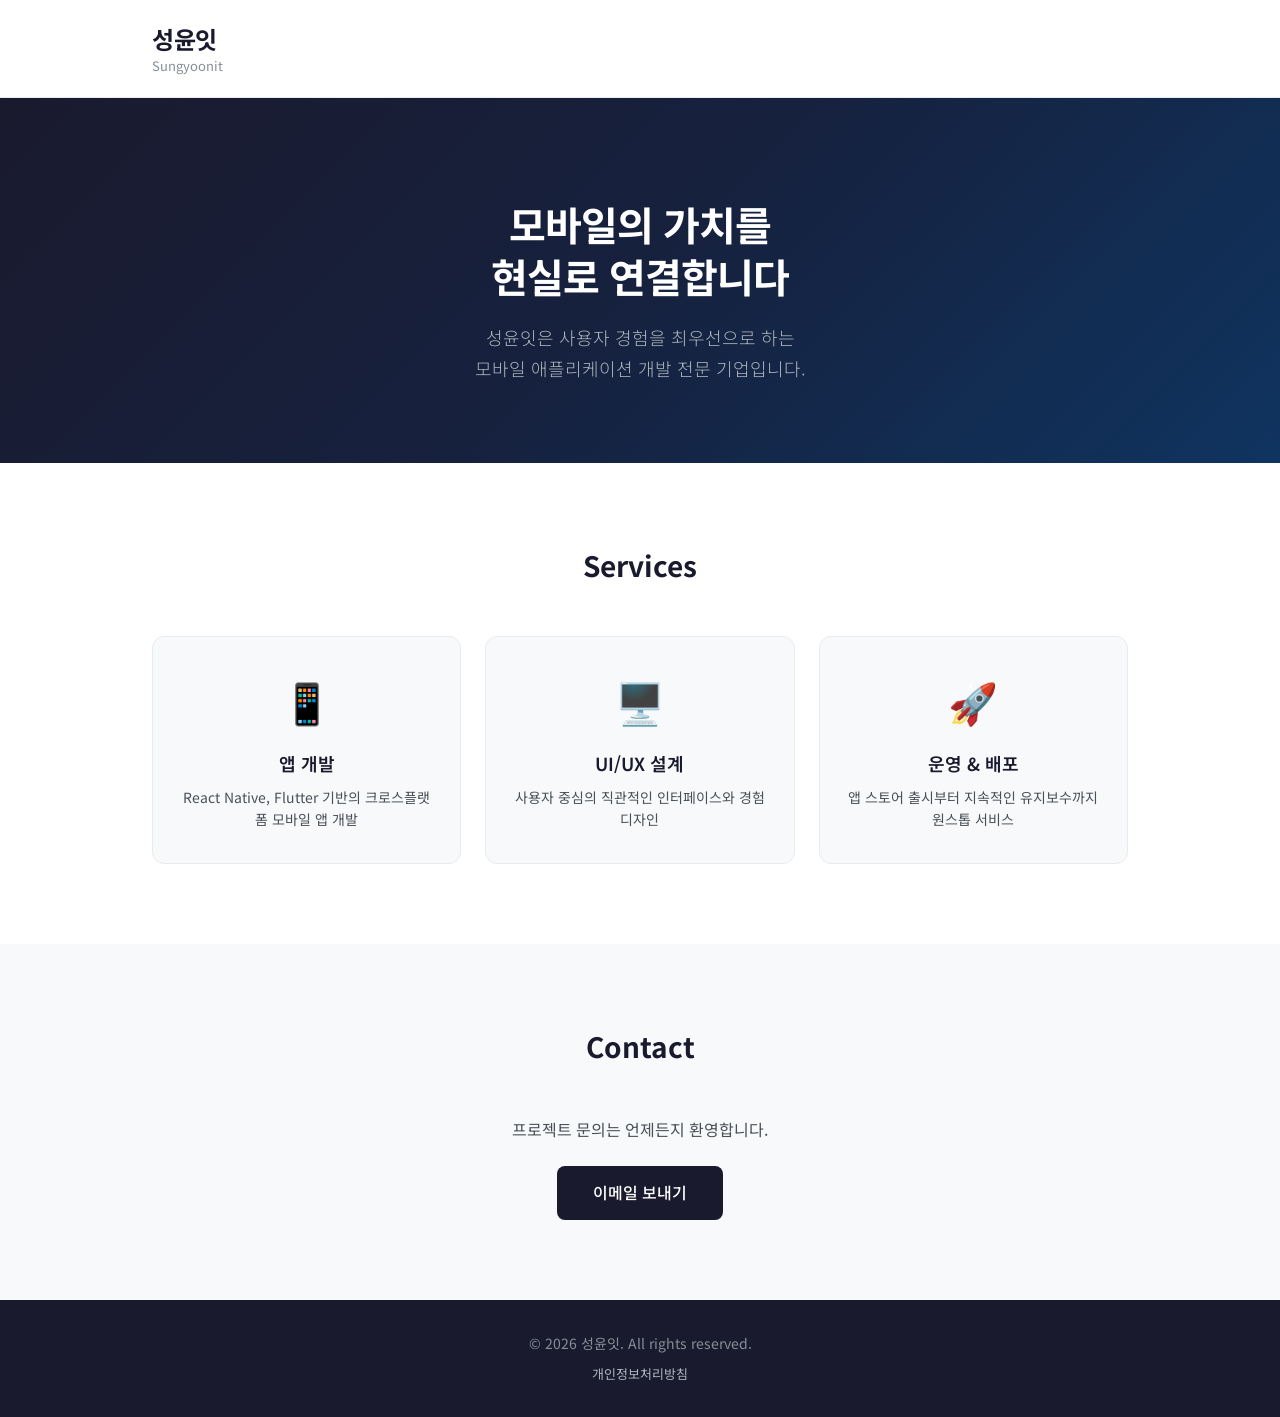
==== index.html @ a07d2cfa "Initial commit: company website with landing page and privacy policy" ====
<!DOCTYPE html>
<html lang="ko">
<head>
  <meta charset="UTF-8" />
  <meta name="viewport" content="width=device-width, initial-scale=1.0" />
  <title>성윤잇 | Sungyoonit</title>
  <meta name="description" content="모바일 앱 개발 전문 기업, 성윤잇입니다." />
  <link rel="stylesheet" href="css/style.css" />
  <link rel="preconnect" href="https://fonts.googleapis.com" />
  <link rel="preconnect" href="https://fonts.gstatic.com" crossorigin />
  <link href="https://fonts.googleapis.com/css2?family=Noto+Sans+KR:wght@300;400;500;700&family=Inter:wght@400;500;600;700&display=swap" rel="stylesheet" />
</head>
<body>
  <header class="header">
    <div class="container">
      <h1 class="logo">성윤잇</h1>
      <p class="logo-sub">Sungyoonit</p>
    </div>
  </header>

  <main>
    <section class="hero">
      <div class="container">
        <h2 class="hero-title">모바일의 가치를<br />현실로 연결합니다</h2>
        <p class="hero-desc">
          성윤잇은 사용자 경험을 최우선으로 하는<br />
          모바일 애플리케이션 개발 전문 기업입니다.
        </p>
      </div>
    </section>

    <section class="services">
      <div class="container">
        <h2 class="section-title">Services</h2>
        <div class="service-grid">
          <div class="service-card">
            <div class="service-icon">📱</div>
            <h3>앱 개발</h3>
            <p>React Native, Flutter 기반의 크로스플랫폼 모바일 앱 개발</p>
          </div>
          <div class="service-card">
            <div class="service-icon">🖥️</div>
            <h3>UI/UX 설계</h3>
            <p>사용자 중심의 직관적인 인터페이스와 경험 디자인</p>
          </div>
          <div class="service-card">
            <div class="service-icon">🚀</div>
            <h3>운영 & 배포</h3>
            <p>앱 스토어 출시부터 지속적인 유지보수까지 원스톱 서비스</p>
          </div>
        </div>
      </div>
    </section>

    <section class="contact">
      <div class="container">
        <h2 class="section-title">Contact</h2>
        <p class="contact-desc">프로젝트 문의는 언제든지 환영합니다.</p>
        <a href="mailto:contact@sungyoonit.com" class="contact-btn">이메일 보내기</a>
      </div>
    </section>
  </main>

  <footer class="footer">
    <div class="container">
      <p>&copy; 2026 성윤잇. All rights reserved.</p>
      <nav class="footer-nav">
        <a href="privacy.html">개인정보처리방침</a>
      </nav>
    </div>
  </footer>
</body>
</html>
---- css/style.css ----
* {
  margin: 0;
  padding: 0;
  box-sizing: border-box;
}

body {
  font-family: 'Noto Sans KR', 'Inter', -apple-system, sans-serif;
  color: #1a1a2e;
  background: #f8f9fa;
  line-height: 1.6;
}

.container {
  max-width: 1024px;
  margin: 0 auto;
  padding: 0 24px;
}

/* Header */
.header {
  background: #fff;
  border-bottom: 1px solid #e9ecef;
  padding: 20px 0;
}

.logo {
  font-size: 24px;
  font-weight: 700;
  color: #1a1a2e;
  letter-spacing: -0.5px;
}

.logo-sub {
  font-size: 13px;
  color: #868e96;
  font-weight: 400;
  margin-top: -2px;
}

/* Hero */
.hero {
  text-align: center;
  padding: 100px 0 80px;
  background: linear-gradient(135deg, #1a1a2e 0%, #16213e 50%, #0f3460 100%);
  color: #fff;
}

.hero-title {
  font-size: 40px;
  font-weight: 700;
  line-height: 1.3;
  margin-bottom: 20px;
  letter-spacing: -1px;
}

.hero-desc {
  font-size: 18px;
  color: #adb5bd;
  font-weight: 300;
  line-height: 1.7;
}

/* Section */
.section-title {
  font-size: 28px;
  font-weight: 700;
  text-align: center;
  margin-bottom: 48px;
  color: #1a1a2e;
}

/* Services */
.services {
  padding: 80px 0;
  background: #fff;
}

.service-grid {
  display: grid;
  grid-template-columns: repeat(3, 1fr);
  gap: 24px;
}

.service-card {
  background: #f8f9fa;
  border: 1px solid #e9ecef;
  border-radius: 12px;
  padding: 32px 24px;
  text-align: center;
  transition: transform 0.2s, box-shadow 0.2s;
}

.service-card:hover {
  transform: translateY(-4px);
  box-shadow: 0 8px 24px rgba(0,0,0,0.08);
}

.service-icon {
  font-size: 40px;
  margin-bottom: 16px;
}

.service-card h3 {
  font-size: 18px;
  font-weight: 600;
  margin-bottom: 8px;
  color: #1a1a2e;
}

.service-card p {
  font-size: 14px;
  color: #495057;
  line-height: 1.6;
}

/* Contact */
.contact {
  padding: 80px 0;
  background: #f8f9fa;
  text-align: center;
}

.contact-desc {
  font-size: 16px;
  color: #495057;
  margin-bottom: 24px;
}

.contact-btn {
  display: inline-block;
  padding: 14px 36px;
  background: #1a1a2e;
  color: #fff;
  border-radius: 8px;
  font-size: 16px;
  font-weight: 500;
  text-decoration: none;
  transition: background 0.2s;
}

.contact-btn:hover {
  background: #0f3460;
}

/* Footer */
.footer {
  background: #1a1a2e;
  color: #868e96;
  text-align: center;
  padding: 32px 0;
  font-size: 14px;
}

.footer-nav {
  margin-top: 8px;
}

.footer-nav a {
  color: #adb5bd;
  text-decoration: none;
  font-size: 13px;
}

.footer-nav a:hover {
  color: #fff;
}

/* Privacy Page */
.policy-page {
  background: #fff;
  padding: 60px 0 80px;
}

.policy-date {
  text-align: center;
  color: #868e96;
  font-size: 14px;
  margin-bottom: 48px;
}

.policy-section {
  margin-bottom: 40px;
}

.policy-section h3 {
  font-size: 18px;
  font-weight: 600;
  color: #1a1a2e;
  margin-bottom: 12px;
}

.policy-section p {
  font-size: 15px;
  color: #495057;
  margin-bottom: 8px;
}

.policy-section ul {
  padding-left: 20px;
}

.policy-section li {
  font-size: 15px;
  color: #495057;
  margin-bottom: 4px;
}

.policy-section a {
  color: #0f3460;
}

/* Responsive */
@media (max-width: 768px) {
  .hero {
    padding: 60px 0 48px;
  }

  .hero-title {
    font-size: 28px;
  }

  .hero-desc {
    font-size: 16px;
  }

  .service-grid {
    grid-template-columns: 1fr;
  }

  .services {
    padding: 48px 0;
  }

  .contact {
    padding: 48px 0;
  }

  .policy-page {
    padding: 40px 0 60px;
  }
}
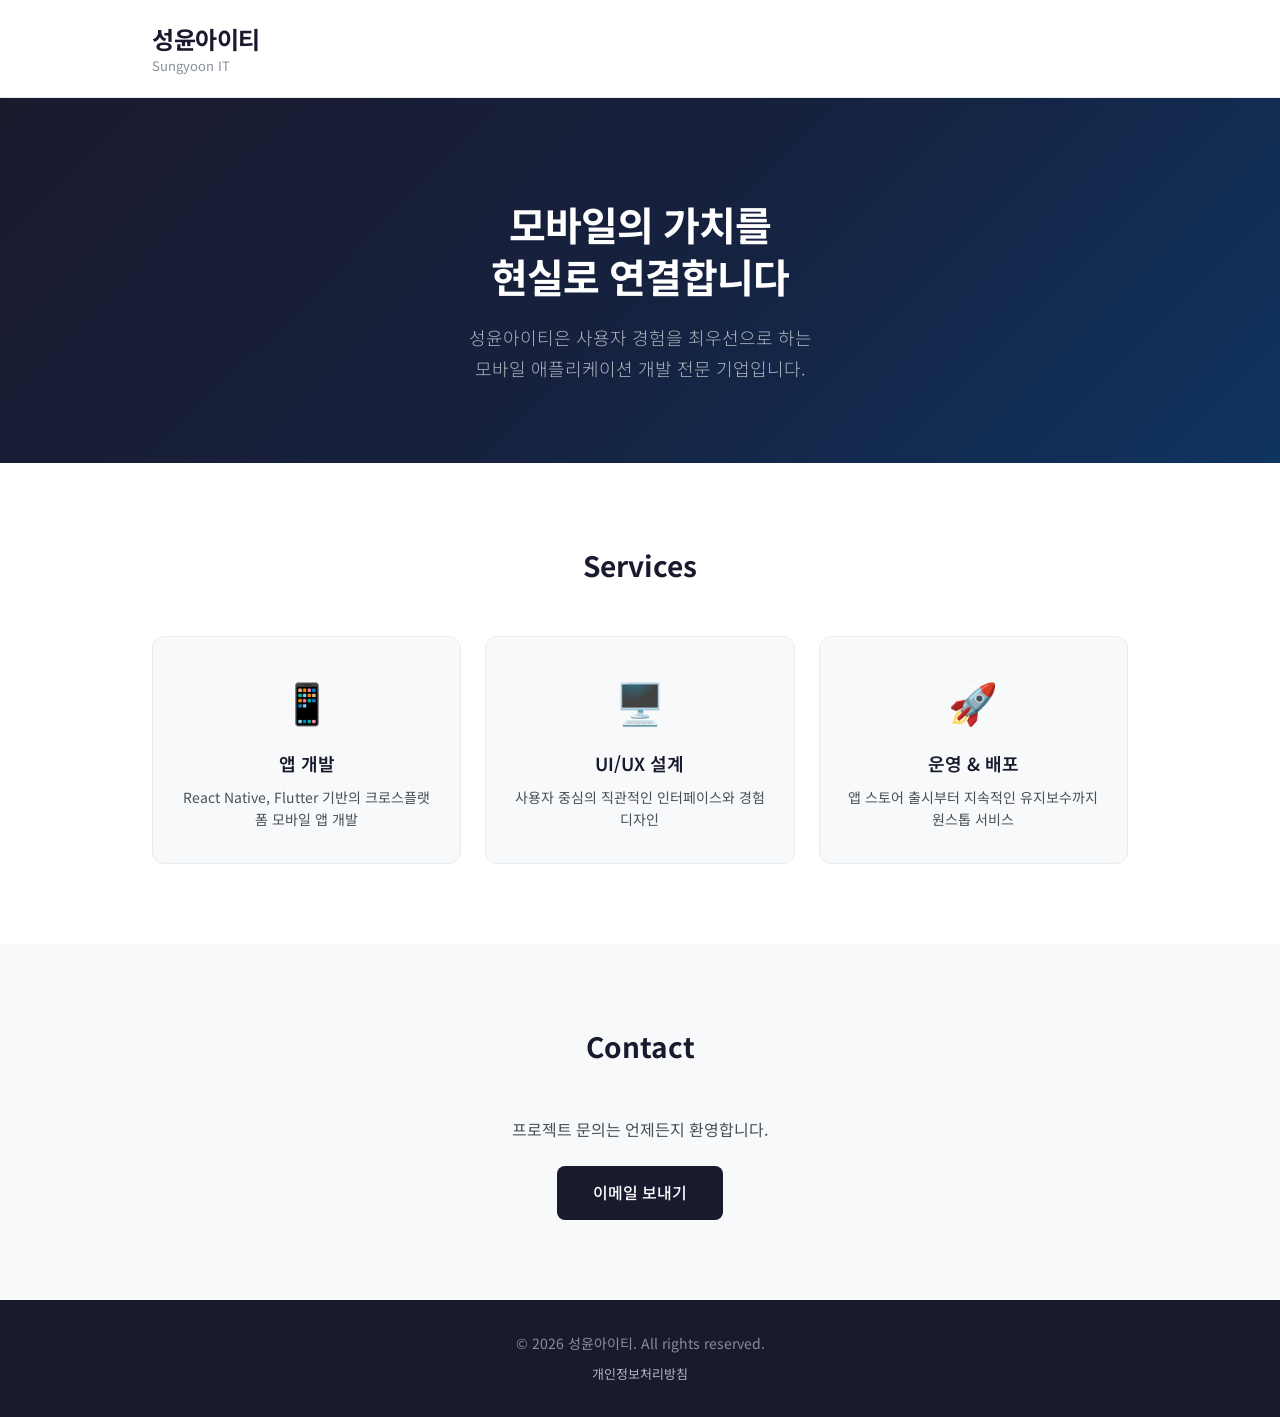
==== commit 4ec54d40: "Fix: change company name to 성윤아이티" ====
--- a/index.html
+++ b/index.html
@@ -3,8 +3,8 @@
 <head>
   <meta charset="UTF-8" />
   <meta name="viewport" content="width=device-width, initial-scale=1.0" />
-  <title>성윤잇 | Sungyoonit</title>
-  <meta name="description" content="모바일 앱 개발 전문 기업, 성윤잇입니다." />
+  <title>성윤아이티 | Sungyoon IT</title>
+  <meta name="description" content="모바일 앱 개발 전문 기업, 성윤아이티입니다." />
   <link rel="stylesheet" href="css/style.css" />
   <link rel="preconnect" href="https://fonts.googleapis.com" />
   <link rel="preconnect" href="https://fonts.gstatic.com" crossorigin />
@@ -13,8 +13,8 @@
 <body>
   <header class="header">
     <div class="container">
-      <h1 class="logo">성윤잇</h1>
-      <p class="logo-sub">Sungyoonit</p>
+      <h1 class="logo">성윤아이티</h1>
+      <p class="logo-sub">Sungyoon IT</p>
     </div>
   </header>
 
@@ -23,7 +23,7 @@
       <div class="container">
         <h2 class="hero-title">모바일의 가치를<br />현실로 연결합니다</h2>
         <p class="hero-desc">
-          성윤잇은 사용자 경험을 최우선으로 하는<br />
+          성윤아이티은 사용자 경험을 최우선으로 하는<br />
           모바일 애플리케이션 개발 전문 기업입니다.
         </p>
       </div>
@@ -63,7 +63,7 @@
 
   <footer class="footer">
     <div class="container">
-      <p>&copy; 2026 성윤잇. All rights reserved.</p>
+      <p>&copy; 2026 성윤아이티. All rights reserved.</p>
       <nav class="footer-nav">
         <a href="privacy.html">개인정보처리방침</a>
       </nav>
